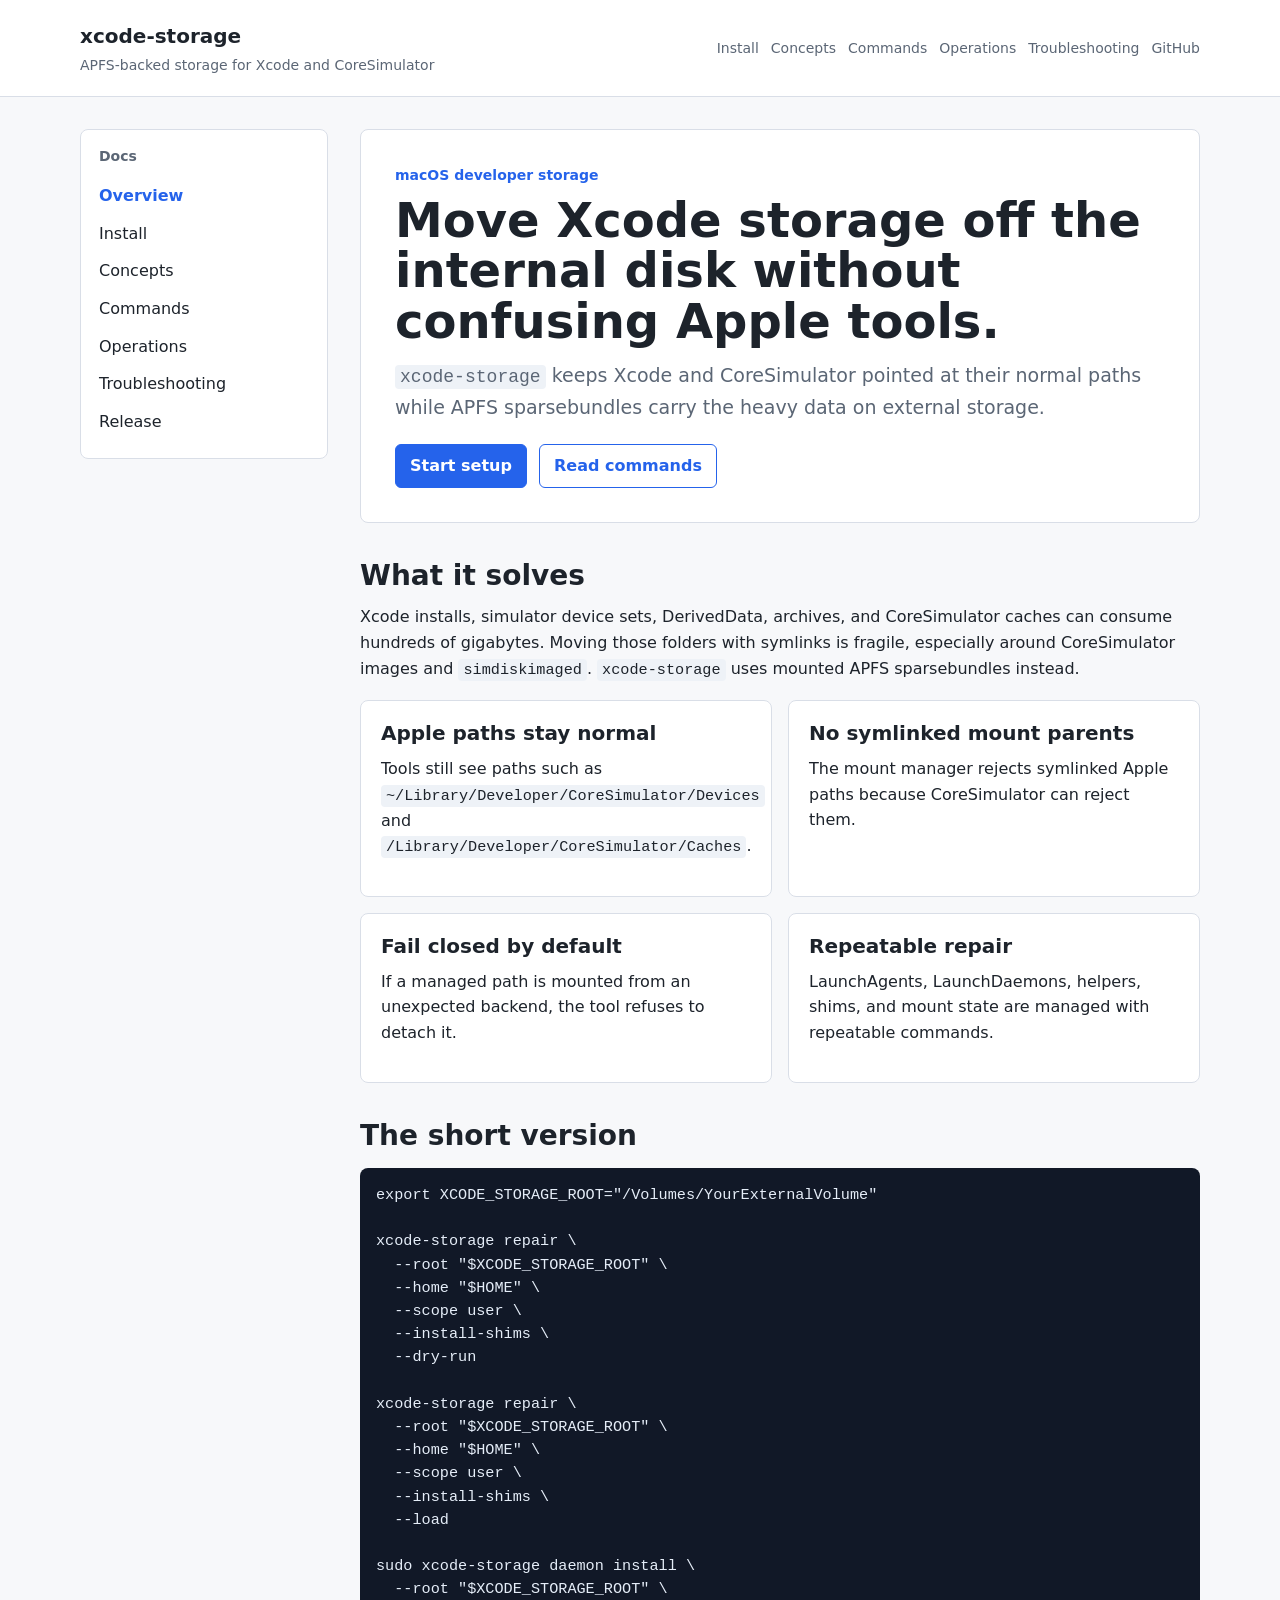
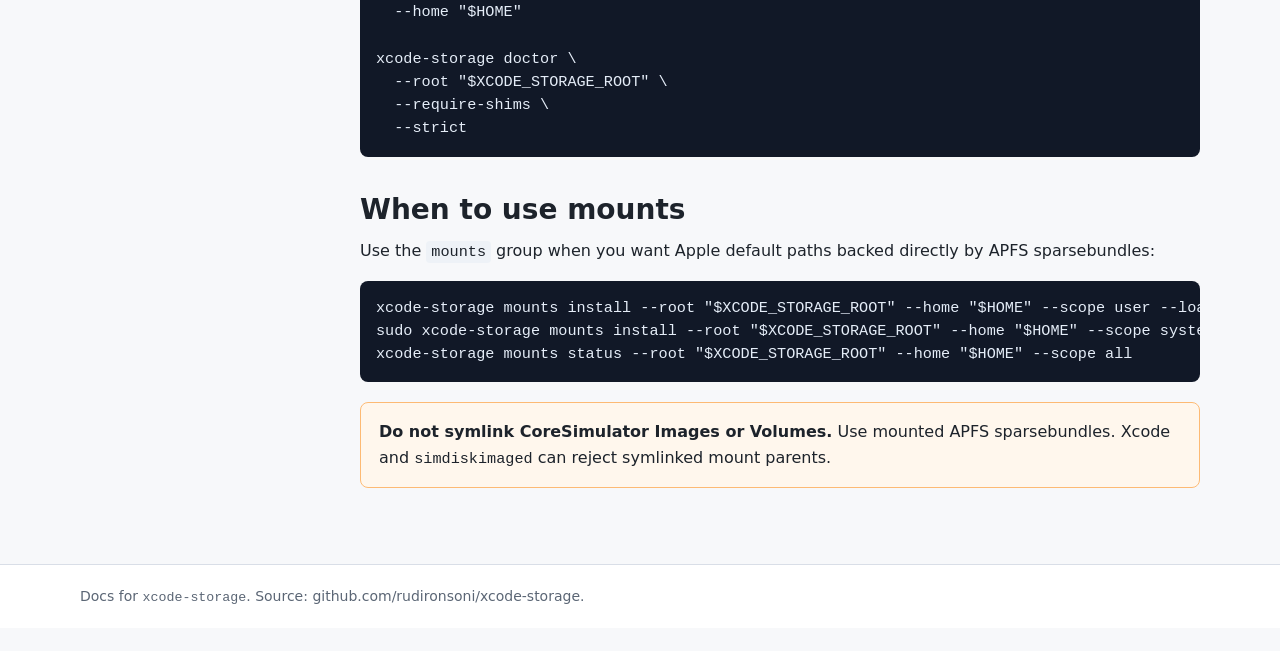
==== docs/index.html @ e4730463 "docs: add GitHub Pages documentation" ====
<!doctype html>
<html lang="en">
  <head>
    <meta charset="utf-8">
    <meta name="viewport" content="width=device-width, initial-scale=1">
    <title>xcode-storage documentation</title>
    <meta name="description" content="Move Xcode and CoreSimulator storage to external APFS sparsebundles without symlinking Apple paths.">
    <link rel="stylesheet" href="assets/styles.css">
  </head>
  <body>
    <header class="site-header">
      <div class="header-inner">
        <a class="brand" href="index.html">
          <strong>xcode-storage</strong>
          <span>APFS-backed storage for Xcode and CoreSimulator</span>
        </a>
        <nav class="top-nav" aria-label="Primary">
          <a href="install.html">Install</a>
          <a href="concepts.html">Concepts</a>
          <a href="commands.html">Commands</a>
          <a href="operations.html">Operations</a>
          <a href="troubleshooting.html">Troubleshooting</a>
          <a href="https://github.com/rudironsoni/xcode-storage">GitHub</a>
        </nav>
      </div>
    </header>

    <main class="layout">
      <aside class="sidebar">
        <h2>Docs</h2>
        <a aria-current="page" href="index.html">Overview</a>
        <a href="install.html">Install</a>
        <a href="concepts.html">Concepts</a>
        <a href="commands.html">Commands</a>
        <a href="operations.html">Operations</a>
        <a href="troubleshooting.html">Troubleshooting</a>
        <a href="release.html">Release</a>
      </aside>

      <section class="content">
        <div class="hero">
          <p class="eyebrow">macOS developer storage</p>
          <h1>Move Xcode storage off the internal disk without confusing Apple tools.</h1>
          <p class="lead">
            <code>xcode-storage</code> keeps Xcode and CoreSimulator pointed at their normal paths while APFS sparsebundles carry the heavy data on external storage.
          </p>
          <div class="actions">
            <a class="button" href="install.html">Start setup</a>
            <a class="button secondary" href="commands.html">Read commands</a>
          </div>
        </div>

        <h2>What it solves</h2>
        <p>
          Xcode installs, simulator device sets, DerivedData, archives, and CoreSimulator caches can consume hundreds of gigabytes. Moving those folders with symlinks is fragile, especially around CoreSimulator images and <code>simdiskimaged</code>. <code>xcode-storage</code> uses mounted APFS sparsebundles instead.
        </p>

        <div class="grid">
          <article class="card">
            <h3>Apple paths stay normal</h3>
            <p>Tools still see paths such as <code>~/Library/Developer/CoreSimulator/Devices</code> and <code>/Library/Developer/CoreSimulator/Caches</code>.</p>
          </article>
          <article class="card">
            <h3>No symlinked mount parents</h3>
            <p>The mount manager rejects symlinked Apple paths because CoreSimulator can reject them.</p>
          </article>
          <article class="card">
            <h3>Fail closed by default</h3>
            <p>If a managed path is mounted from an unexpected backend, the tool refuses to detach it.</p>
          </article>
          <article class="card">
            <h3>Repeatable repair</h3>
            <p>LaunchAgents, LaunchDaemons, helpers, shims, and mount state are managed with repeatable commands.</p>
          </article>
        </div>

        <h2>The short version</h2>
        <pre><code>export XCODE_STORAGE_ROOT="/Volumes/YourExternalVolume"

xcode-storage repair \
  --root "$XCODE_STORAGE_ROOT" \
  --home "$HOME" \
  --scope user \
  --install-shims \
  --dry-run

xcode-storage repair \
  --root "$XCODE_STORAGE_ROOT" \
  --home "$HOME" \
  --scope user \
  --install-shims \
  --load

sudo xcode-storage daemon install \
  --root "$XCODE_STORAGE_ROOT" \
  --home "$HOME"

xcode-storage doctor \
  --root "$XCODE_STORAGE_ROOT" \
  --require-shims \
  --strict</code></pre>

        <h2>When to use mounts</h2>
        <p>
          Use the <code>mounts</code> group when you want Apple default paths backed directly by APFS sparsebundles:
        </p>
        <pre><code>xcode-storage mounts install --root "$XCODE_STORAGE_ROOT" --home "$HOME" --scope user --load
sudo xcode-storage mounts install --root "$XCODE_STORAGE_ROOT" --home "$HOME" --scope system --load
xcode-storage mounts status --root "$XCODE_STORAGE_ROOT" --home "$HOME" --scope all</code></pre>

        <div class="warning">
          <strong>Do not symlink CoreSimulator Images or Volumes.</strong>
          Use mounted APFS sparsebundles. Xcode and <code>simdiskimaged</code> can reject symlinked mount parents.
        </div>
      </section>
    </main>

    <footer class="site-footer">
      <div class="footer-inner">
        Docs for <code>xcode-storage</code>. Source: github.com/rudironsoni/xcode-storage.
      </div>
    </footer>
  </body>
</html>
---- docs/assets/styles.css ----
:root {
  color-scheme: light;
  --bg: #f7f8fa;
  --panel: #ffffff;
  --text: #1d232b;
  --muted: #5b6675;
  --line: #d9dee7;
  --accent: #2563eb;
  --accent-strong: #1749b4;
  --code-bg: #111827;
  --code-text: #e5edf8;
  --warn-bg: #fff7ed;
  --warn-line: #fdba74;
}

* {
  box-sizing: border-box;
}

html {
  scroll-behavior: smooth;
}

body {
  margin: 0;
  background: var(--bg);
  color: var(--text);
  font-family: ui-sans-serif, system-ui, -apple-system, BlinkMacSystemFont, "Segoe UI", sans-serif;
  font-size: 16px;
  line-height: 1.6;
}

a {
  color: var(--accent);
}

a:hover {
  color: var(--accent-strong);
}

.site-header {
  background: var(--panel);
  border-bottom: 1px solid var(--line);
}

.header-inner {
  max-width: 1160px;
  margin: 0 auto;
  padding: 20px;
  display: flex;
  align-items: center;
  justify-content: space-between;
  gap: 16px;
}

.brand {
  display: flex;
  flex-direction: column;
  gap: 2px;
  text-decoration: none;
  color: var(--text);
}

.brand strong {
  font-size: 20px;
  letter-spacing: 0;
}

.brand span {
  color: var(--muted);
  font-size: 14px;
}

.top-nav {
  display: flex;
  flex-wrap: wrap;
  gap: 12px;
  justify-content: flex-end;
}

.top-nav a {
  color: var(--muted);
  text-decoration: none;
  font-size: 14px;
}

.top-nav a:hover {
  color: var(--text);
}

.layout {
  max-width: 1160px;
  margin: 0 auto;
  padding: 32px 20px 56px;
  display: grid;
  grid-template-columns: 248px minmax(0, 1fr);
  gap: 32px;
}

.sidebar {
  align-self: start;
  position: sticky;
  top: 16px;
  padding: 18px;
  background: var(--panel);
  border: 1px solid var(--line);
  border-radius: 8px;
}

.sidebar h2 {
  margin: 0 0 12px;
  font-size: 14px;
  color: var(--muted);
  font-weight: 700;
}

.sidebar a {
  display: block;
  padding: 6px 0;
  text-decoration: none;
  color: var(--text);
}

.sidebar a[aria-current="page"] {
  color: var(--accent);
  font-weight: 700;
}

.content {
  min-width: 0;
}

.hero {
  background: var(--panel);
  border: 1px solid var(--line);
  border-radius: 8px;
  padding: 34px;
  margin-bottom: 24px;
}

.eyebrow {
  margin: 0 0 8px;
  color: var(--accent);
  font-weight: 700;
  font-size: 14px;
}

h1 {
  margin: 0 0 14px;
  font-size: 48px;
  line-height: 1.05;
  letter-spacing: 0;
}

h2 {
  margin: 36px 0 12px;
  font-size: 28px;
  line-height: 1.2;
  letter-spacing: 0;
}

h3 {
  margin: 28px 0 10px;
  font-size: 20px;
  line-height: 1.25;
  letter-spacing: 0;
}

p {
  margin: 0 0 16px;
}

ul,
ol {
  margin: 0 0 18px;
  padding-left: 24px;
}

li {
  margin: 6px 0;
}

.lead {
  font-size: 19px;
  color: var(--muted);
  max-width: 760px;
}

.actions {
  display: flex;
  flex-wrap: wrap;
  gap: 12px;
  margin-top: 22px;
}

.button {
  display: inline-flex;
  align-items: center;
  justify-content: center;
  min-height: 40px;
  padding: 8px 14px;
  border-radius: 6px;
  border: 1px solid var(--accent);
  background: var(--accent);
  color: #fff;
  text-decoration: none;
  font-weight: 700;
}

.button.secondary {
  background: transparent;
  color: var(--accent);
}

.grid {
  display: grid;
  grid-template-columns: repeat(2, minmax(0, 1fr));
  gap: 16px;
  margin: 18px 0 26px;
}

.card {
  background: var(--panel);
  border: 1px solid var(--line);
  border-radius: 8px;
  padding: 20px;
}

.card h3 {
  margin-top: 0;
}

.note,
.warning {
  border-radius: 8px;
  padding: 16px 18px;
  margin: 20px 0;
  border: 1px solid var(--line);
  background: var(--panel);
}

.warning {
  background: var(--warn-bg);
  border-color: var(--warn-line);
}

code {
  font-family: ui-monospace, SFMono-Regular, Menlo, Consolas, "Liberation Mono", monospace;
  font-size: 0.95em;
}

p code,
li code,
td code {
  background: #eef2f7;
  padding: 2px 5px;
  border-radius: 4px;
}

pre {
  overflow-x: auto;
  padding: 16px;
  border-radius: 8px;
  background: var(--code-bg);
  color: var(--code-text);
  line-height: 1.45;
}

pre code {
  color: inherit;
  background: transparent;
  padding: 0;
}

table {
  width: 100%;
  border-collapse: collapse;
  margin: 18px 0 26px;
  background: var(--panel);
  border: 1px solid var(--line);
}

th,
td {
  text-align: left;
  vertical-align: top;
  padding: 10px 12px;
  border-bottom: 1px solid var(--line);
}

th {
  background: #eef2f7;
}

.site-footer {
  border-top: 1px solid var(--line);
  background: var(--panel);
}

.footer-inner {
  max-width: 1160px;
  margin: 0 auto;
  padding: 20px;
  color: var(--muted);
  font-size: 14px;
}

@media (max-width: 820px) {
  .header-inner {
    align-items: flex-start;
    flex-direction: column;
  }

  .top-nav {
    justify-content: flex-start;
  }

  .layout {
    display: block;
    padding-top: 20px;
  }

  .sidebar {
    position: static;
    margin-bottom: 22px;
  }

  .hero {
    padding: 24px;
  }

  h1 {
    font-size: 34px;
  }

  .grid {
    grid-template-columns: 1fr;
  }
}
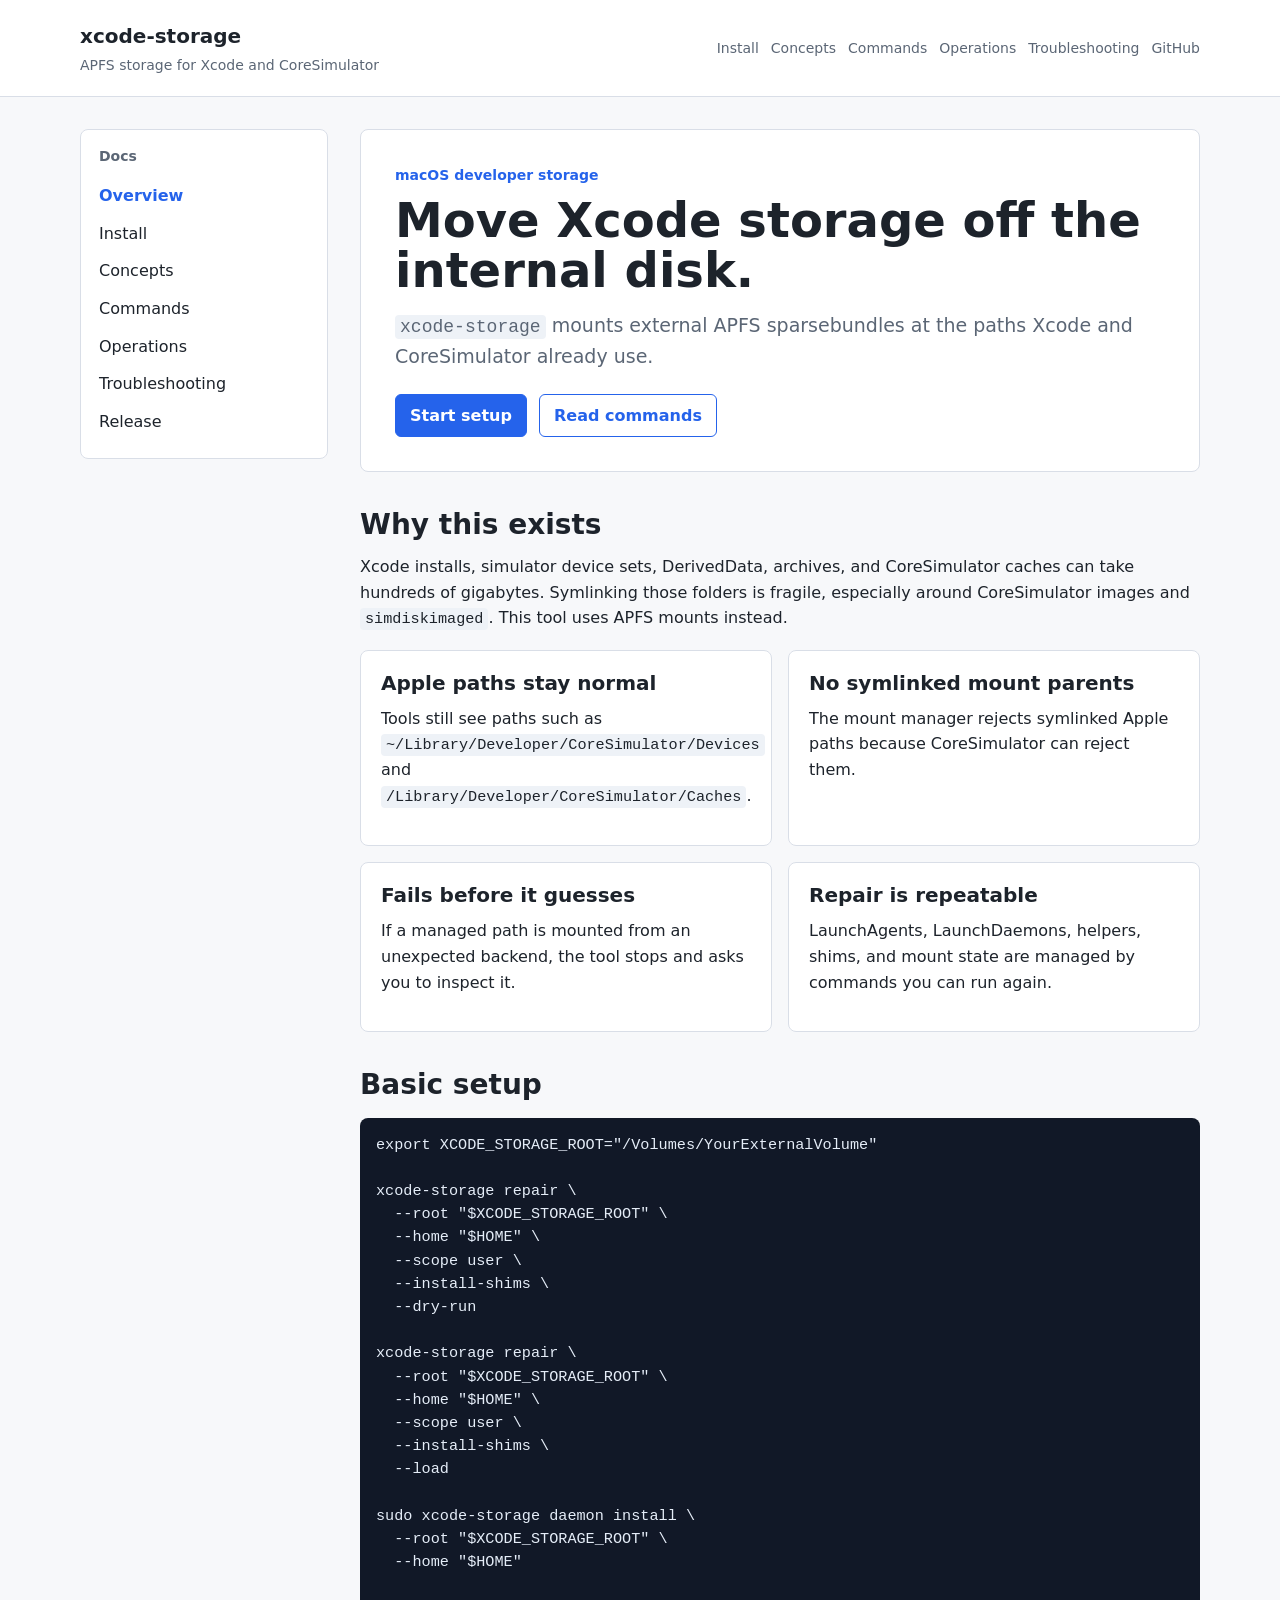
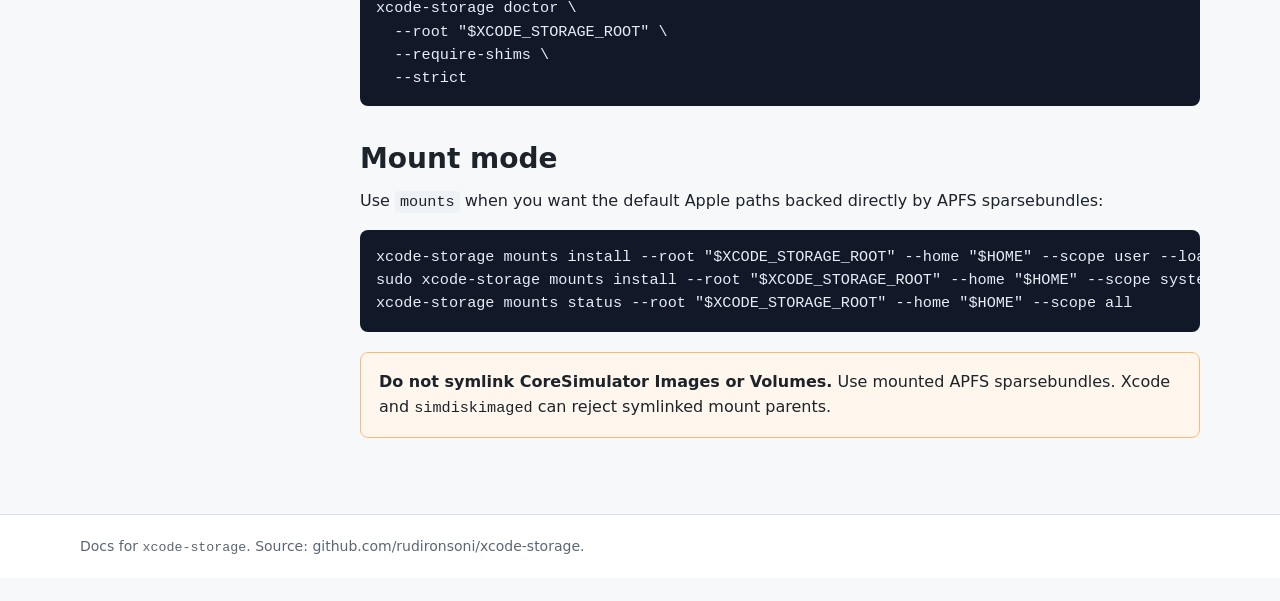
==== commit e2674856: "docs: humanize documentation copy" ====
--- a/docs/index.html
+++ b/docs/index.html
@@ -12,7 +12,7 @@
       <div class="header-inner">
         <a class="brand" href="index.html">
           <strong>xcode-storage</strong>
-          <span>APFS-backed storage for Xcode and CoreSimulator</span>
+          <span>APFS storage for Xcode and CoreSimulator</span>
         </a>
         <nav class="top-nav" aria-label="Primary">
           <a href="install.html">Install</a>
@@ -40,9 +40,9 @@
       <section class="content">
         <div class="hero">
           <p class="eyebrow">macOS developer storage</p>
-          <h1>Move Xcode storage off the internal disk without confusing Apple tools.</h1>
+          <h1>Move Xcode storage off the internal disk.</h1>
           <p class="lead">
-            <code>xcode-storage</code> keeps Xcode and CoreSimulator pointed at their normal paths while APFS sparsebundles carry the heavy data on external storage.
+            <code>xcode-storage</code> mounts external APFS sparsebundles at the paths Xcode and CoreSimulator already use.
           </p>
           <div class="actions">
             <a class="button" href="install.html">Start setup</a>
@@ -50,9 +50,9 @@
           </div>
         </div>
 
-        <h2>What it solves</h2>
+        <h2>Why this exists</h2>
         <p>
-          Xcode installs, simulator device sets, DerivedData, archives, and CoreSimulator caches can consume hundreds of gigabytes. Moving those folders with symlinks is fragile, especially around CoreSimulator images and <code>simdiskimaged</code>. <code>xcode-storage</code> uses mounted APFS sparsebundles instead.
+          Xcode installs, simulator device sets, DerivedData, archives, and CoreSimulator caches can take hundreds of gigabytes. Symlinking those folders is fragile, especially around CoreSimulator images and <code>simdiskimaged</code>. This tool uses APFS mounts instead.
         </p>
 
         <div class="grid">
@@ -65,16 +65,16 @@
             <p>The mount manager rejects symlinked Apple paths because CoreSimulator can reject them.</p>
           </article>
           <article class="card">
-            <h3>Fail closed by default</h3>
-            <p>If a managed path is mounted from an unexpected backend, the tool refuses to detach it.</p>
+            <h3>Fails before it guesses</h3>
+            <p>If a managed path is mounted from an unexpected backend, the tool stops and asks you to inspect it.</p>
           </article>
           <article class="card">
-            <h3>Repeatable repair</h3>
-            <p>LaunchAgents, LaunchDaemons, helpers, shims, and mount state are managed with repeatable commands.</p>
+            <h3>Repair is repeatable</h3>
+            <p>LaunchAgents, LaunchDaemons, helpers, shims, and mount state are managed by commands you can run again.</p>
           </article>
         </div>
 
-        <h2>The short version</h2>
+        <h2>Basic setup</h2>
         <pre><code>export XCODE_STORAGE_ROOT="/Volumes/YourExternalVolume"
 
 xcode-storage repair \
@@ -100,9 +100,9 @@
   --require-shims \
   --strict</code></pre>
 
-        <h2>When to use mounts</h2>
+        <h2>Mount mode</h2>
         <p>
-          Use the <code>mounts</code> group when you want Apple default paths backed directly by APFS sparsebundles:
+          Use <code>mounts</code> when you want the default Apple paths backed directly by APFS sparsebundles:
         </p>
         <pre><code>xcode-storage mounts install --root "$XCODE_STORAGE_ROOT" --home "$HOME" --scope user --load
 sudo xcode-storage mounts install --root "$XCODE_STORAGE_ROOT" --home "$HOME" --scope system --load
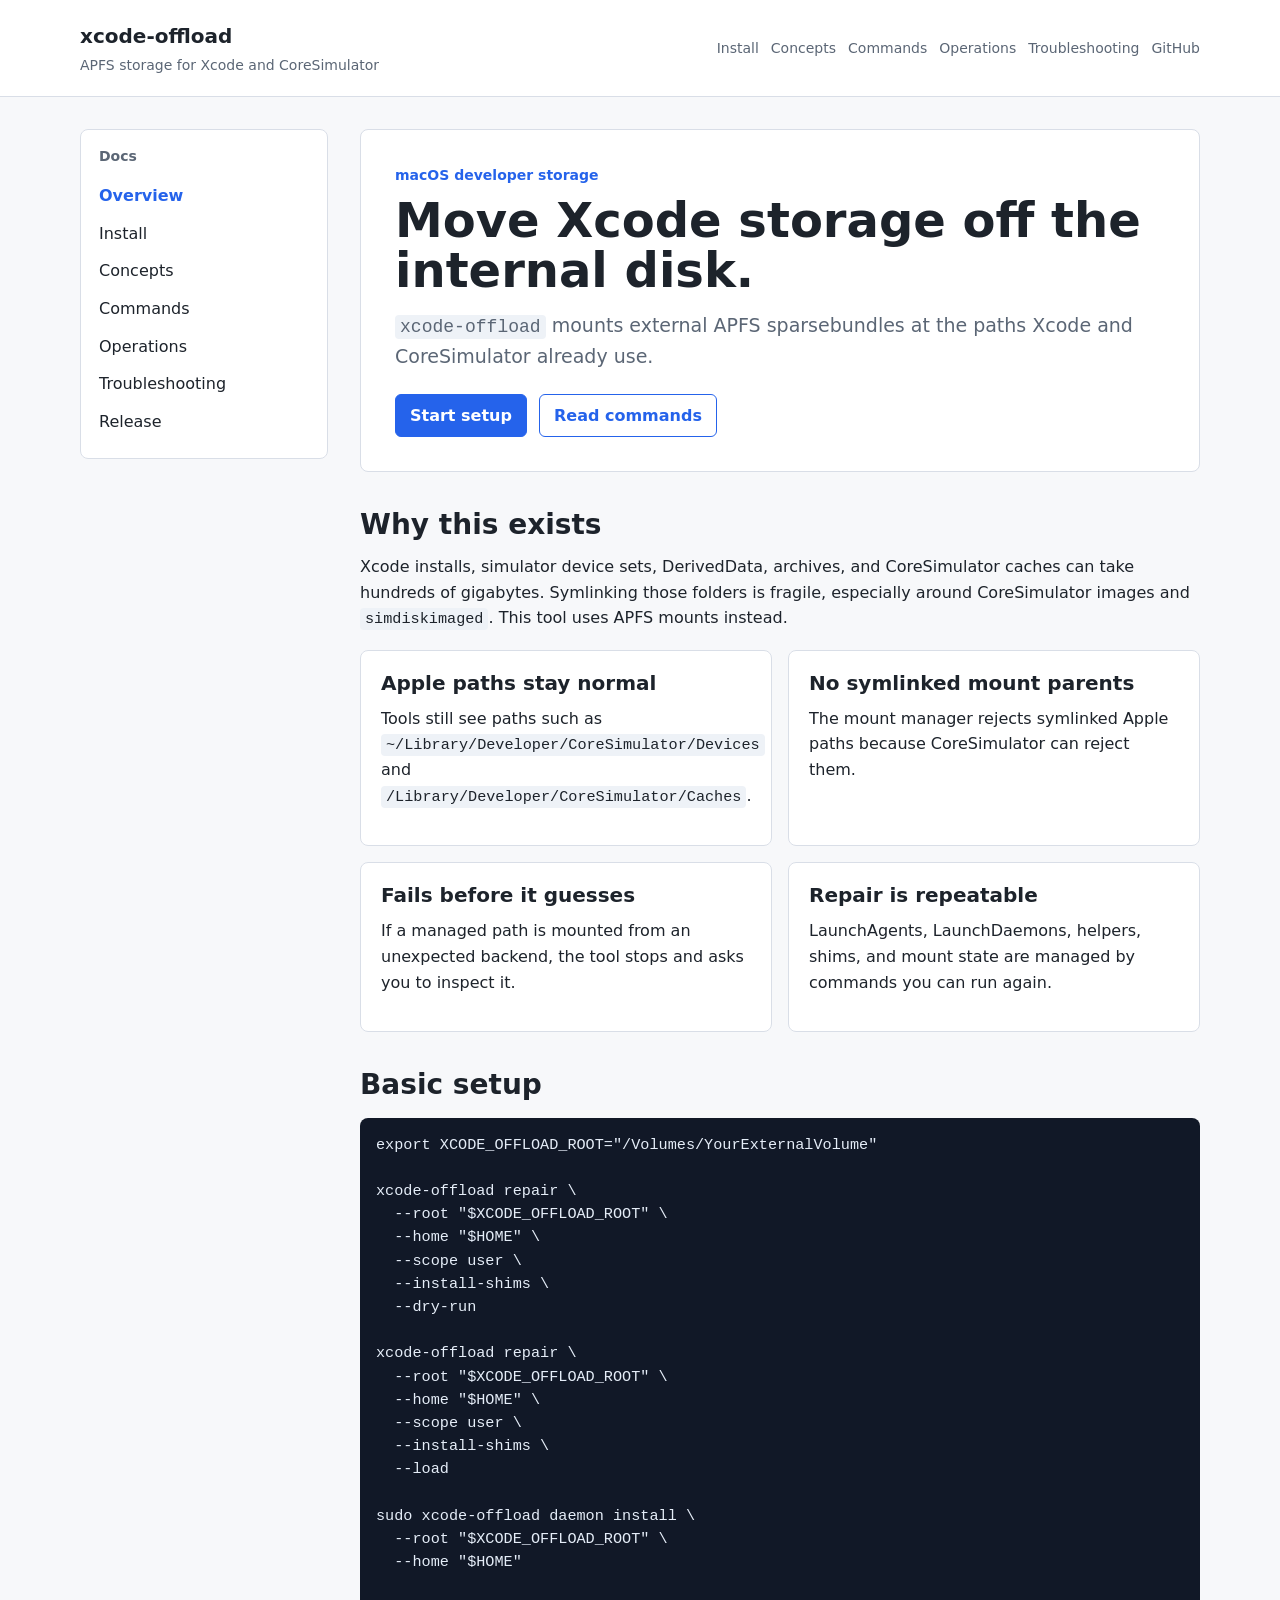
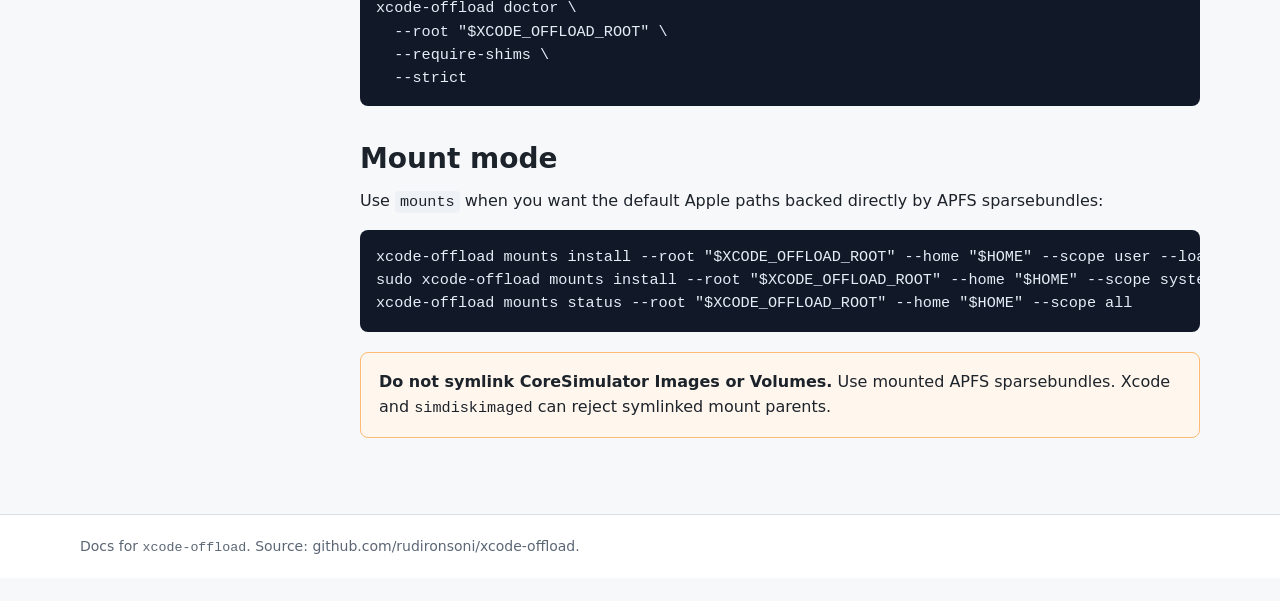
==== commit 010bfefe: "refactor: rename project to xcode-offload" ====
--- a/docs/index.html
+++ b/docs/index.html
@@ -3,7 +3,7 @@
   <head>
     <meta charset="utf-8">
     <meta name="viewport" content="width=device-width, initial-scale=1">
-    <title>xcode-storage documentation</title>
+    <title>xcode-offload documentation</title>
     <meta name="description" content="Move Xcode and CoreSimulator storage to external APFS sparsebundles without symlinking Apple paths.">
     <link rel="stylesheet" href="assets/styles.css">
   </head>
@@ -11,7 +11,7 @@
     <header class="site-header">
       <div class="header-inner">
         <a class="brand" href="index.html">
-          <strong>xcode-storage</strong>
+          <strong>xcode-offload</strong>
           <span>APFS storage for Xcode and CoreSimulator</span>
         </a>
         <nav class="top-nav" aria-label="Primary">
@@ -20,7 +20,7 @@
           <a href="commands.html">Commands</a>
           <a href="operations.html">Operations</a>
           <a href="troubleshooting.html">Troubleshooting</a>
-          <a href="https://github.com/rudironsoni/xcode-storage">GitHub</a>
+          <a href="https://github.com/rudironsoni/xcode-offload">GitHub</a>
         </nav>
       </div>
     </header>
@@ -42,7 +42,7 @@
           <p class="eyebrow">macOS developer storage</p>
           <h1>Move Xcode storage off the internal disk.</h1>
           <p class="lead">
-            <code>xcode-storage</code> mounts external APFS sparsebundles at the paths Xcode and CoreSimulator already use.
+            <code>xcode-offload</code> mounts external APFS sparsebundles at the paths Xcode and CoreSimulator already use.
           </p>
           <div class="actions">
             <a class="button" href="install.html">Start setup</a>
@@ -75,28 +75,28 @@
         </div>
 
         <h2>Basic setup</h2>
-        <pre><code>export XCODE_STORAGE_ROOT="/Volumes/YourExternalVolume"
+        <pre><code>export XCODE_OFFLOAD_ROOT="/Volumes/YourExternalVolume"
 
-xcode-storage repair \
-  --root "$XCODE_STORAGE_ROOT" \
+xcode-offload repair \
+  --root "$XCODE_OFFLOAD_ROOT" \
   --home "$HOME" \
   --scope user \
   --install-shims \
   --dry-run
 
-xcode-storage repair \
-  --root "$XCODE_STORAGE_ROOT" \
+xcode-offload repair \
+  --root "$XCODE_OFFLOAD_ROOT" \
   --home "$HOME" \
   --scope user \
   --install-shims \
   --load
 
-sudo xcode-storage daemon install \
-  --root "$XCODE_STORAGE_ROOT" \
+sudo xcode-offload daemon install \
+  --root "$XCODE_OFFLOAD_ROOT" \
   --home "$HOME"
 
-xcode-storage doctor \
-  --root "$XCODE_STORAGE_ROOT" \
+xcode-offload doctor \
+  --root "$XCODE_OFFLOAD_ROOT" \
   --require-shims \
   --strict</code></pre>
 
@@ -104,9 +104,9 @@
         <p>
           Use <code>mounts</code> when you want the default Apple paths backed directly by APFS sparsebundles:
         </p>
-        <pre><code>xcode-storage mounts install --root "$XCODE_STORAGE_ROOT" --home "$HOME" --scope user --load
-sudo xcode-storage mounts install --root "$XCODE_STORAGE_ROOT" --home "$HOME" --scope system --load
-xcode-storage mounts status --root "$XCODE_STORAGE_ROOT" --home "$HOME" --scope all</code></pre>
+        <pre><code>xcode-offload mounts install --root "$XCODE_OFFLOAD_ROOT" --home "$HOME" --scope user --load
+sudo xcode-offload mounts install --root "$XCODE_OFFLOAD_ROOT" --home "$HOME" --scope system --load
+xcode-offload mounts status --root "$XCODE_OFFLOAD_ROOT" --home "$HOME" --scope all</code></pre>
 
         <div class="warning">
           <strong>Do not symlink CoreSimulator Images or Volumes.</strong>
@@ -117,7 +117,7 @@
 
     <footer class="site-footer">
       <div class="footer-inner">
-        Docs for <code>xcode-storage</code>. Source: github.com/rudironsoni/xcode-storage.
+        Docs for <code>xcode-offload</code>. Source: github.com/rudironsoni/xcode-offload.
       </div>
     </footer>
   </body>
